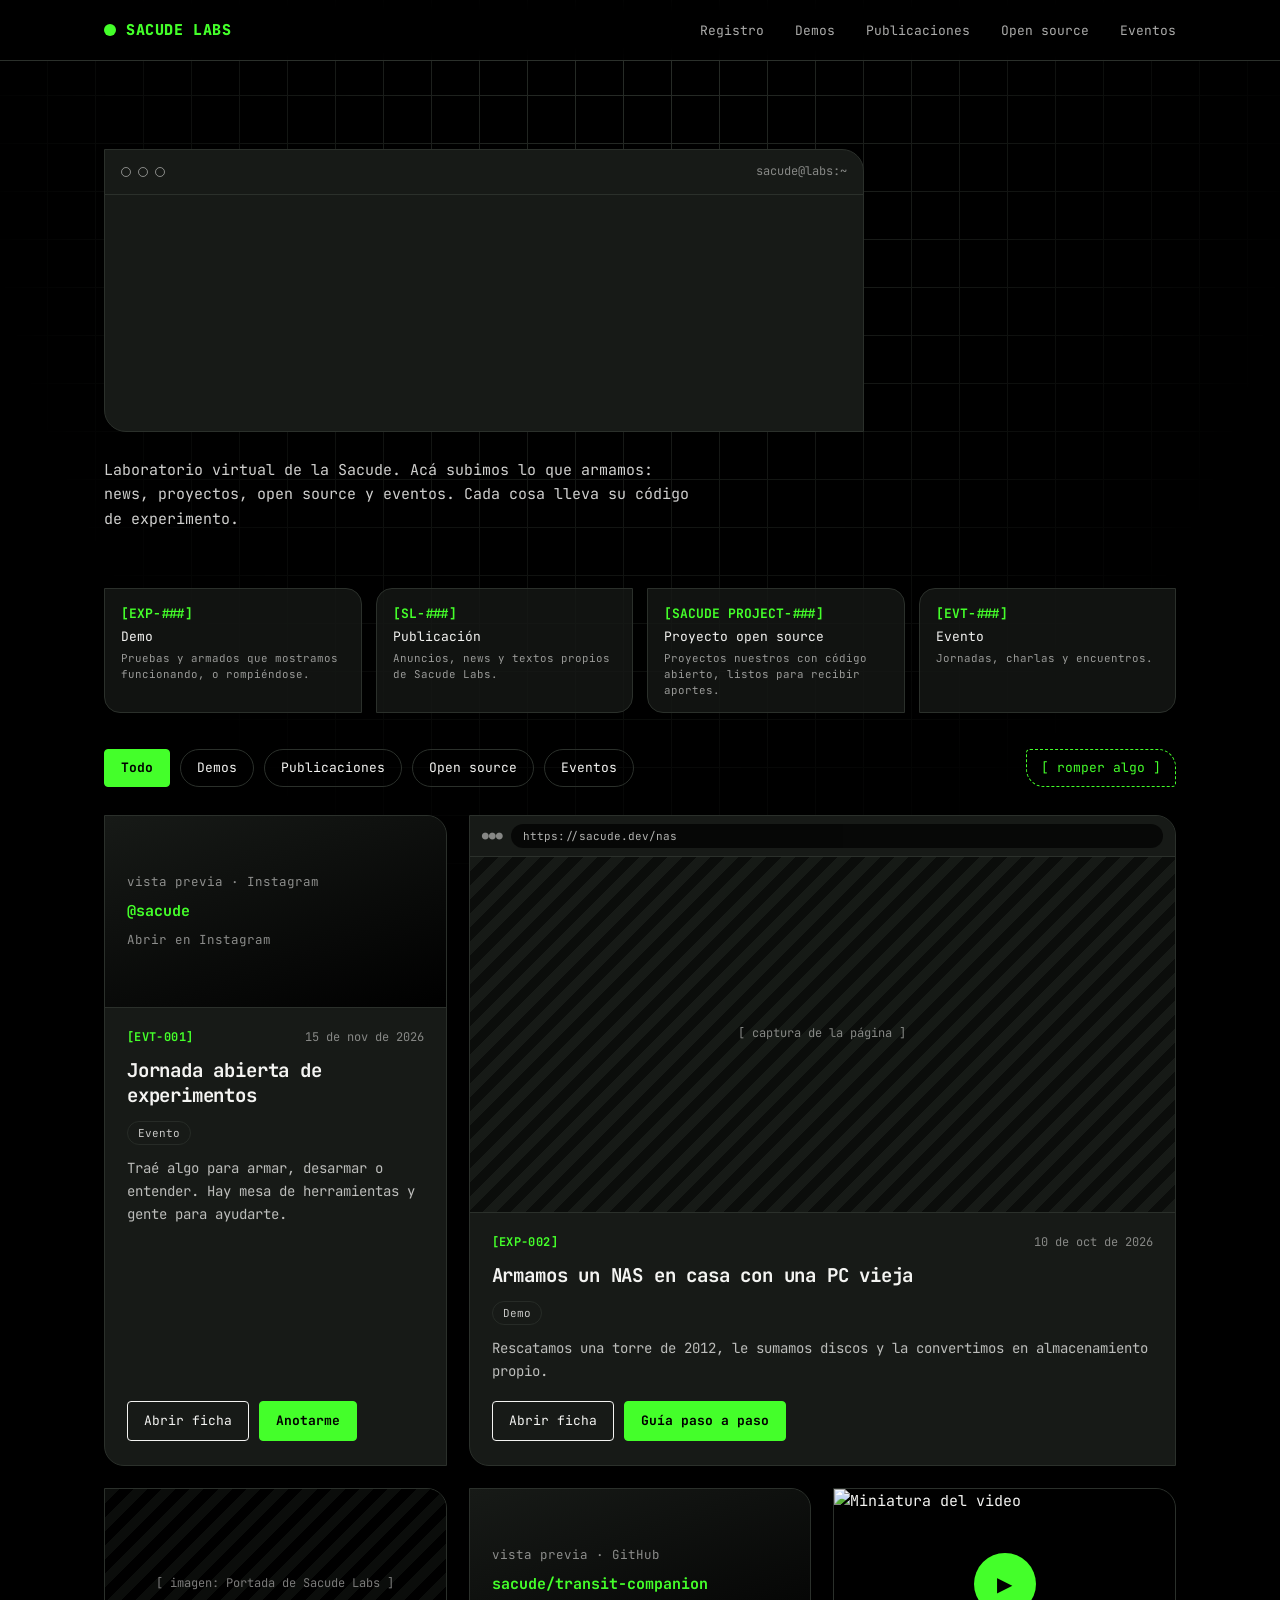
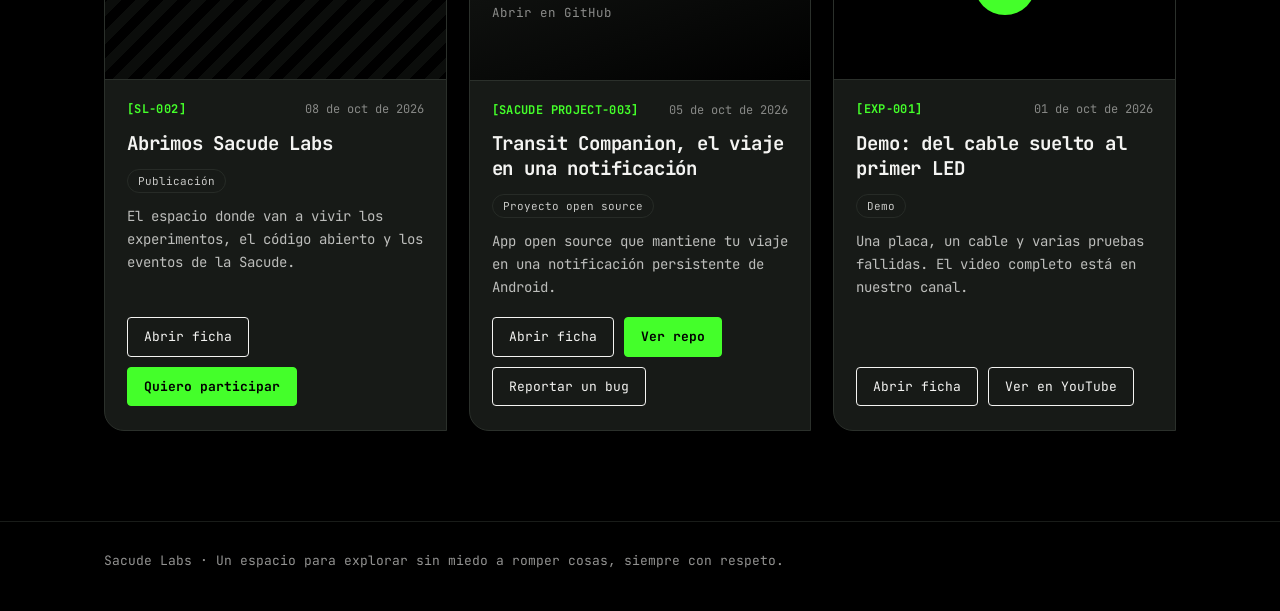
==== index.html @ d2e3436c "Primer subida papi" ====
<!DOCTYPE html>
<html lang="es">
<head>
<meta charset="utf-8">
<meta name="viewport" content="width=device-width, initial-scale=1">
<title>Sacude Labs</title>
<link rel="preconnect" href="https://fonts.googleapis.com">
<link rel="stylesheet" href="https://fonts.googleapis.com/css2?family=JetBrains+Mono:wght@400;500;700;800&display=swap">
<link rel="stylesheet" href="style.css">
</head>
<body>
<header>
  <div class="wrap">
    <!-- Reemplazar por el logo en verde: <img src="logo.svg" height="28" alt="Sacude Labs"> -->
    <a class="logo" href="index.html"><i></i>SACUDE LABS</a>
    <nav>
      <a href="index.html#feed">Registro</a>
      <a href="index.html?f=EXP#feed">Demos</a>
      <a href="index.html?f=SL#feed">Publicaciones</a>
      <a href="index.html?f=SACUDE%20PROJECT#feed">Open source</a>
      <a href="index.html?f=EVT#feed">Eventos</a>
    </nav>
  </div>
</header>

<main class="wrap">
  <section class="hero">
    <div class="term">
      <div class="term-bar"><b></b><b></b><b></b><span>sacude@labs:~</span></div>
      <div class="term-body">
        <p id="cmd"></p>
        <h1 id="titulo"></h1>
        <p id="sub" style="opacity:0;transition:opacity .8s">estado: abierto · método: probar, romper, documentar</p>
      </div>
    </div>
    <p class="lead">Laboratorio virtual de la Sacude. Acá subimos lo que armamos: news, proyectos, open source y eventos. Cada cosa lleva su código de experimento.</p>
  </section>

  <section id="codigos" class="codigos"></section>

  <section id="feed">
    <div class="bar" id="filtros"></div>
    <div class="grid" id="grid"></div>
  </section>
</main>

<footer><div class="wrap">Sacude Labs · Un espacio para explorar sin miedo a romper cosas, siempre con respeto.</div></footer>

<script src="data.js"></script>
<script src="app.js"></script>
<script>
let actual = new URLSearchParams(location.search).get("f") || "all";
if(actual !== "all" && !TIPOS[actual]) actual = "all";

function filtros(){
  const lista = [["all","Todo"], ...Object.entries(TIPOS).map(([k,t]) => [k, t.plural])];
  $("#filtros").innerHTML = lista.map(([k,t]) => `<button class="chip" data-f="${esc(k)}" aria-pressed="${k===actual}">${esc(t)}</button>`).join("")
    + `<button class="romper" id="romper">[ romper algo ]</button>`;
}
function codigos(){
  $("#codigos").innerHTML = Object.entries(TIPOS).map(([k,t]) =>
    `<div class="cod"><b>[${esc(k)}-###]</b><span>${esc(t.nombre)}</span><small>${esc(t.desc)}</small></div>`).join("");
}
function render(){
  const lista = ENTRADAS.filter(e => actual === "all" || prefijo(e.id) === actual);
  $("#grid").innerHTML = lista.length ? lista.map(e => {
    const t = TIPOS[prefijo(e.id)] || { nombre:"Otro" };
    const href = "entrada.html?id=" + encodeURIComponent(e.id);
    return `<article class="card${e.ancho?" wide":""}">
      <div class="media">${media(e.media)}</div>
      <div class="body">
        <div class="meta"><a class="id" href="${href}" style="text-decoration:none">[${esc(e.id)}]</a><span class="date">${fmt(e.fecha)}</span></div>
        <h2><a href="${href}">${esc(e.titulo)}</a></h2>
        <span class="tag">${esc(t.nombre)}</span>
        <p>${esc(e.texto)}</p>
        <div class="links"><a class="btn" href="${href}">Abrir ficha</a>${(e.links||[]).map(l=>`<a class="btn${l.main?" main":""}" href="${esc(l.url)}">${esc(l.t)}</a>`).join("")}</div>
      </div>
    </article>`;
  }).join("") : `<p class="vacio">No hay experimentos de este tipo todavía. Agregá el primero en data.js.</p>`;
}
document.addEventListener("click", ev => {
  const f = ev.target.closest("[data-f]");
  if(f){ actual = f.dataset.f; filtros(); render(); }
});

filtros(); codigos(); render();
</script>
</body>
</html>
---- style.css ----
/* ===== 1. PALETA (solo estos 4 colores) ===== */
:root{
  --negro:#000000;
  --blanco:#F4F4F2;
  --verde:#44FF2A;
  --gris:#171A17;
  --gris-linea:#2B302B;           /* gris oscuro un poco más claro, solo para bordes */
  --font:'JetBrains Mono',ui-monospace,'SF Mono',Consolas,monospace;
  --ease:cubic-bezier(.2,.8,.2,1);
}
*{box-sizing:border-box;margin:0}
html{scroll-behavior:smooth}
body{background:var(--negro);color:var(--blanco);font-family:var(--font);font-size:15px;line-height:1.65;
  background-image:linear-gradient(var(--gris-linea) 1px,transparent 1px),linear-gradient(90deg,var(--gris-linea) 1px,transparent 1px);
  background-size:48px 48px;background-position:-1px -1px;background-attachment:fixed}
body::before{content:"";position:fixed;inset:0;background:radial-gradient(ellipse at 50% 0%,transparent 0,var(--negro) 75%);pointer-events:none}
a{color:inherit}
:focus-visible{outline:2px solid var(--verde);outline-offset:3px}
.wrap{position:relative;max-width:1120px;margin:0 auto;padding:0 24px}

/* ===== 2. HEADER ===== */
header{position:sticky;top:0;z-index:10;background:rgba(0,0,0,.82);backdrop-filter:blur(8px);border-bottom:1px solid var(--gris-linea)}
header .wrap{display:flex;align-items:center;justify-content:space-between;height:60px}
.logo{font-weight:800;letter-spacing:.04em;color:var(--verde);text-decoration:none;display:flex;gap:10px;align-items:center}
.logo i{width:12px;height:12px;background:var(--verde);border-radius:50%;box-shadow:0 0 0 0 var(--verde);animation:pulso 2.4s infinite}
nav a{margin-left:22px;text-decoration:none;font-size:13px;opacity:.7;transition:opacity .25s,color .25s}
nav a:hover{opacity:1;color:var(--verde)}
@keyframes pulso{0%{box-shadow:0 0 0 0 rgba(68,255,42,.6)}70%,100%{box-shadow:0 0 0 12px rgba(68,255,42,0)}}

/* ===== 3. HERO (terminal) ===== */
.hero{padding:88px 0 56px}
.term{background:var(--gris);border:1px solid var(--gris-linea);border-radius:0 22px 0 22px;max-width:760px;overflow:hidden}
.term-bar{display:flex;gap:7px;padding:12px 16px;border-bottom:1px solid var(--gris-linea);align-items:center}
.term-bar b{width:10px;height:10px;border-radius:50%;border:1px solid var(--blanco);opacity:.5}
.term-bar span{margin-left:auto;font-size:12px;opacity:.5}
.term-body{padding:26px 24px 30px;min-height:190px}
.term-body p{color:var(--blanco);opacity:.6;font-size:13px}
h1{font-size:clamp(34px,6.4vw,64px);line-height:1.05;font-weight:800;letter-spacing:-.03em;margin:10px 0 14px;min-height:2.1em}
.cursor{display:inline-block;width:.55em;height:.9em;background:var(--verde);vertical-align:-.1em;animation:blink 1s steps(2) infinite}
@keyframes blink{50%{opacity:0}}
.lead{max-width:600px;margin-top:26px;opacity:.85}

/* ===== 4. FILTROS ===== */
.bar{display:flex;flex-wrap:wrap;gap:10px;align-items:center;margin:36px 0 28px}
.chip{font:inherit;font-size:13px;color:var(--blanco);background:transparent;border:1px solid var(--gris-linea);border-radius:999px;padding:7px 16px;cursor:pointer;transition:all .25s var(--ease)}
.chip:hover{border-color:var(--verde)}
.chip[aria-pressed=true]{background:var(--verde);color:var(--negro);border-color:var(--verde);font-weight:700;border-radius:4px}
.romper{margin-left:auto;font:inherit;font-size:13px;background:none;color:var(--verde);border:1px dashed var(--verde);padding:7px 14px;border-radius:4px 18px 4px 18px;cursor:pointer;transition:transform .3s var(--ease),background .25s}
.romper:hover{background:var(--gris);transform:rotate(-1.5deg)}

/* ===== 5. TARJETAS ===== */
.grid{display:grid;grid-template-columns:repeat(auto-fill,minmax(320px,1fr));gap:22px;padding-bottom:90px}
.card{background:var(--gris);border:1px solid var(--gris-linea);border-radius:0 20px 0 20px;display:flex;flex-direction:column;overflow:hidden;transition:transform .35s var(--ease),border-color .25s}
.card:hover{border-color:var(--verde);transform:translateY(-4px)}
.card.wide{grid-column:span 2}
@media(max-width:700px){.card.wide{grid-column:auto}}
.media{position:relative;aspect-ratio:16/9;background:var(--negro);border-bottom:1px solid var(--gris-linea);overflow:hidden}
.media img,.media iframe,.media video{width:100%;height:100%;object-fit:cover;border:0;display:block}
.ph{width:100%;height:100%;display:grid;place-items:center;font-size:12px;opacity:.5;
  background:repeating-linear-gradient(135deg,var(--gris) 0 10px,var(--negro) 10px 20px)}
.body{padding:20px 22px 24px;display:flex;flex-direction:column;gap:12px;flex:1}
.meta{display:flex;justify-content:space-between;align-items:center;font-size:12px}
.id{color:var(--verde);font-weight:700;letter-spacing:.03em;position:relative}
.card:hover .id{animation:glitch .4s steps(2) 1}
@keyframes glitch{25%{transform:translate(-2px,1px);text-shadow:2px 0 var(--blanco)}75%{transform:translate(2px,-1px);text-shadow:-2px 0 var(--blanco)}}
.date{opacity:.5}
.card h2{font-size:19px;line-height:1.3;letter-spacing:-.01em}
.card p{opacity:.75;font-size:14px}
.tag{align-self:flex-start;font-size:11px;border:1px solid var(--gris-linea);border-radius:999px;padding:2px 10px;opacity:.8}
.links{display:flex;flex-wrap:wrap;gap:10px;margin-top:auto;padding-top:6px}
.btn{font-size:13px;text-decoration:none;padding:8px 16px;border:1px solid var(--blanco);border-radius:4px;transition:all .25s var(--ease)}
.btn:hover{background:var(--verde);border-color:var(--verde);color:var(--negro);border-radius:14px}
.btn.main{background:var(--verde);border-color:var(--verde);color:var(--negro);font-weight:700}
.btn.main:hover{background:var(--blanco);border-color:var(--blanco)}

/* vista previa de página (marco de navegador) */
.browser{height:100%;display:flex;flex-direction:column;background:var(--gris)}
.browser .url{display:flex;gap:8px;align-items:center;padding:8px 12px;border-bottom:1px solid var(--gris-linea);font-size:11px}
.browser .url span{flex:1;background:var(--negro);border-radius:999px;padding:3px 12px;opacity:.7;white-space:nowrap;overflow:hidden;text-overflow:ellipsis}
.browser .shot{flex:1;min-height:0}
/* video: botón de play (carga el iframe recién al hacer click) */
.play{position:absolute;inset:0;display:grid;place-items:center;border:0;background:none;cursor:pointer}
.play::after{content:"▶";width:62px;height:62px;display:grid;place-items:center;background:var(--verde);color:var(--negro);border-radius:50%;font-size:20px;transition:transform .3s var(--ease),border-radius .3s}
.play:hover::after{transform:scale(1.12);border-radius:12px}
/* red social: tarjeta de vista previa liviana */
.social{height:100%;display:flex;flex-direction:column;justify-content:center;gap:6px;padding:22px;background:linear-gradient(160deg,var(--gris),var(--negro))}
.social b{color:var(--verde)}
.social small{opacity:.55}

/* ===== 6. MODO "ROMPER" ===== */
.roto .card:nth-child(odd){transform:rotate(-1.2deg)}
.roto .card:nth-child(even){transform:rotate(1deg) translateY(6px)}
.roto .card{border-radius:20px 0 20px 0;border-style:dashed}
.roto h1{animation:glitch .5s steps(2) 3}
.vacio{grid-column:1/-1;opacity:.6;padding:40px 0}
footer{border-top:1px solid var(--gris-linea);padding:28px 0 40px;font-size:13px;opacity:.6;position:relative;background:var(--negro)}
@media(prefers-reduced-motion:reduce){*,*::before,*::after{animation:none!important;transition:none!important}}

/* ===== 7. CÓDIGOS, FICHAS Y NAVEGACIÓN ===== */
.card h2 a{text-decoration:none;transition:color .25s}
.card h2 a:hover{color:var(--verde)}
.codigos{display:grid;grid-template-columns:repeat(auto-fit,minmax(230px,1fr));gap:14px}
.cod{border:1px solid var(--gris-linea);padding:14px 16px;display:flex;flex-direction:column;gap:2px;font-size:13px;background:rgba(23,26,23,.75)}
.cod:nth-child(odd){border-radius:0 16px 0 16px}
.cod:nth-child(even){border-radius:16px 0 16px 0}
.cod b{color:var(--verde)}
.cod small{opacity:.6;line-height:1.5}
.volver{display:inline-block;margin:40px 0 24px;font-size:13px;text-decoration:none;opacity:.7;transition:all .25s}
.volver:hover{opacity:1;color:var(--verde);transform:translateX(-4px)}
.ficha{max-width:820px;display:flex;flex-direction:column;gap:18px}
.ficha h1{font-size:clamp(28px,4.6vw,46px);min-height:0;margin:0}
.ficha .id{font-size:clamp(18px,3vw,26px)}
.ficha .media{border:1px solid var(--gris-linea);border-radius:0 24px 0 24px}
.cuerpo{display:flex;flex-direction:column;gap:14px;max-width:640px;font-size:16px;opacity:.88}
.pager{display:grid;grid-template-columns:1fr 1fr;gap:16px;max-width:820px;padding:50px 0 90px}
.pager a{display:flex;flex-direction:column;gap:4px;border:1px solid var(--gris-linea);padding:16px 18px;text-decoration:none;background:var(--gris);border-radius:0 16px 0 16px;transition:all .3s var(--ease)}
.pager a:hover{border-color:var(--verde);transform:translateY(-3px)}
.pager a:last-child{text-align:right;border-radius:16px 0 16px 0}
.pager small{opacity:.55}
.pager b{color:var(--verde)}
@media(max-width:640px){header nav{display:none}.pager{grid-template-columns:1fr}}
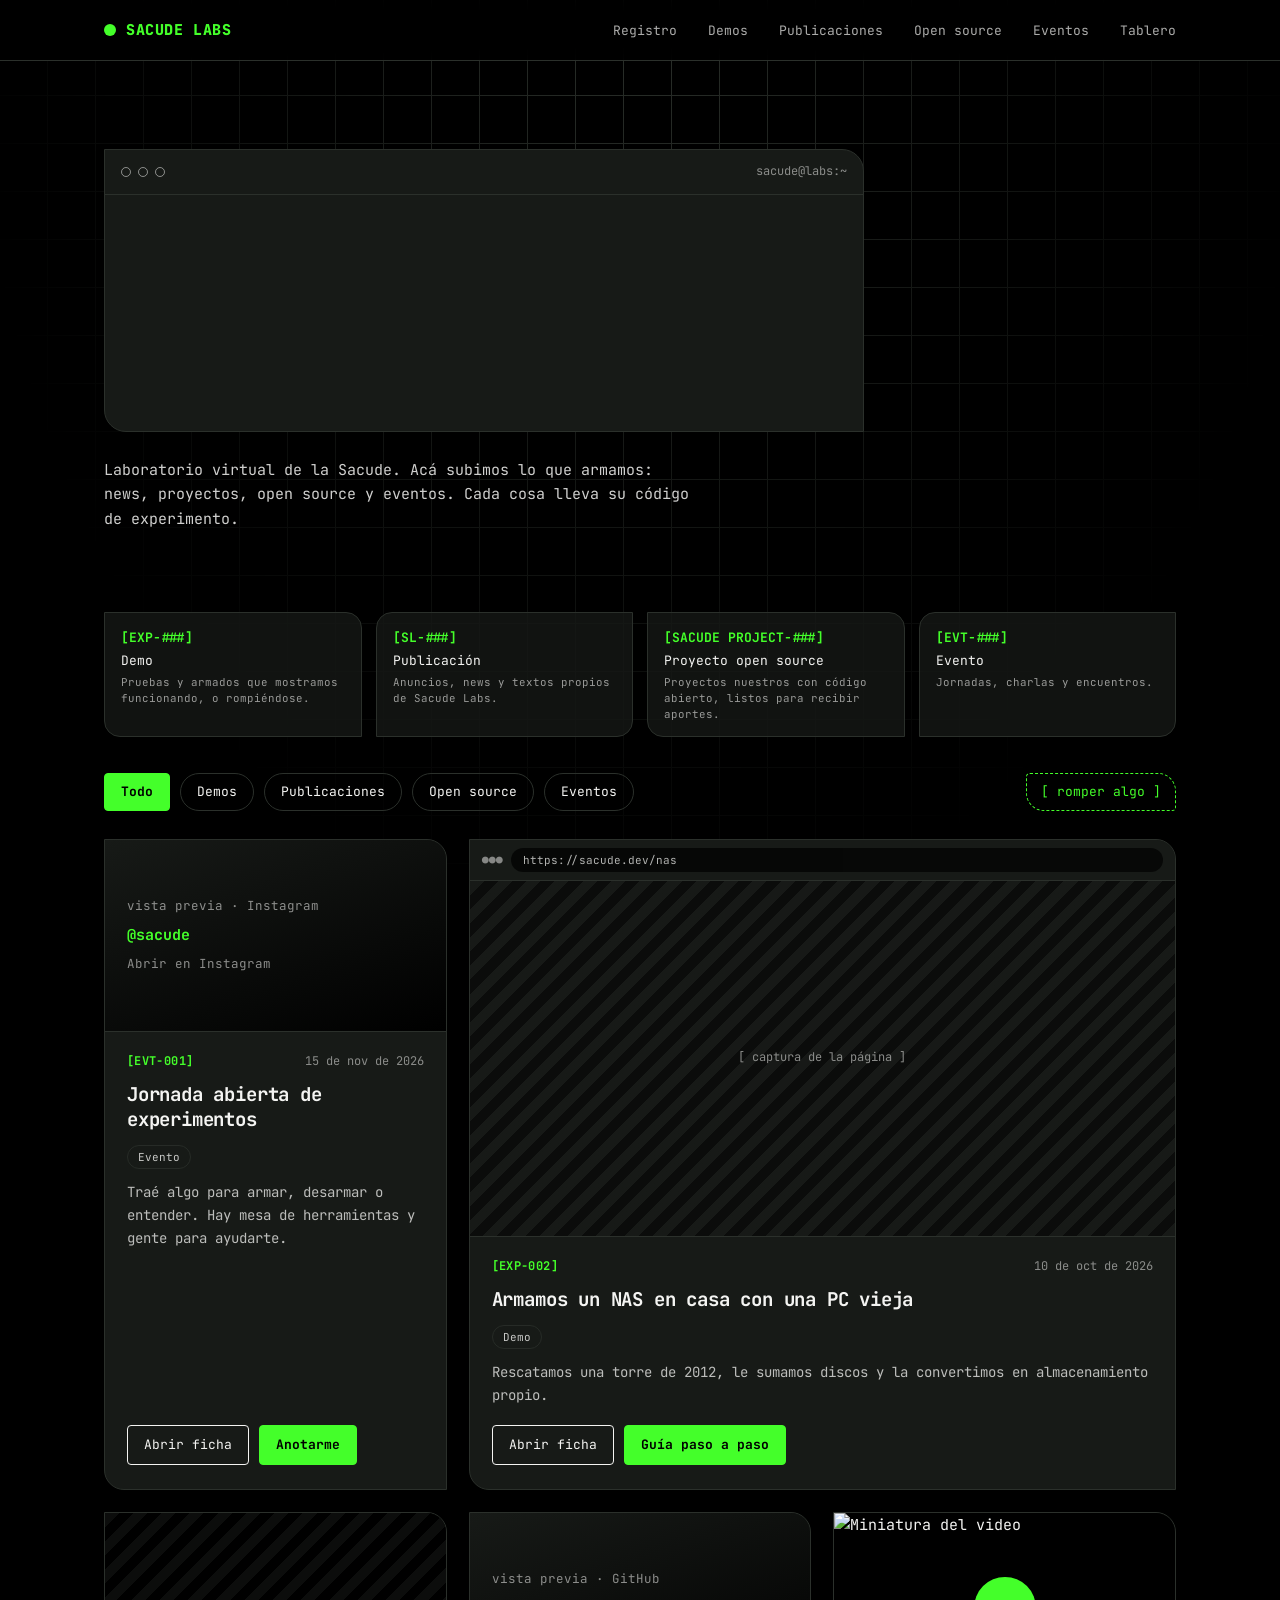
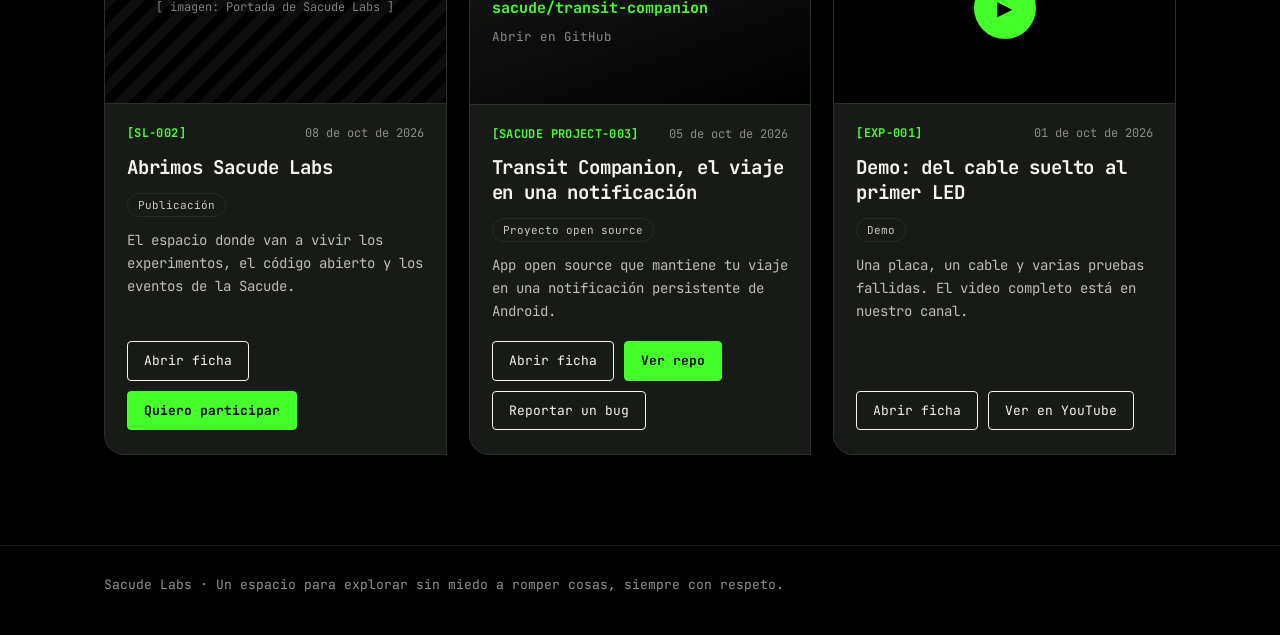
==== commit 07ad892f: "nashe" ====
--- a/index.html
+++ b/index.html
@@ -9,21 +9,23 @@
 <link rel="stylesheet" href="style.css">
 </head>
 <body>
+<a class="skip" href="#feed">Saltar al contenido</a>
 <header>
   <div class="wrap">
     <!-- Reemplazar por el logo en verde: <img src="logo.svg" height="28" alt="Sacude Labs"> -->
     <a class="logo" href="index.html"><i></i>SACUDE LABS</a>
-    <nav>
+    <nav aria-label="Principal">
       <a href="index.html#feed">Registro</a>
       <a href="index.html?f=EXP#feed">Demos</a>
       <a href="index.html?f=SL#feed">Publicaciones</a>
       <a href="index.html?f=SACUDE%20PROJECT#feed">Open source</a>
       <a href="index.html?f=EVT#feed">Eventos</a>
+      <a href="tablero.html">Tablero</a>
     </nav>
   </div>
 </header>
 
-<main class="wrap">
+<main class="wrap" id="main">
   <section class="hero">
     <div class="term">
       <div class="term-bar"><b></b><b></b><b></b><span>sacude@labs:~</span></div>
@@ -34,6 +36,7 @@
       </div>
     </div>
     <p class="lead">Laboratorio virtual de la Sacude. Acá subimos lo que armamos: news, proyectos, open source y eventos. Cada cosa lleva su código de experimento.</p>
+    <p class="contador" id="contador"></p>
   </section>
 
   <section id="codigos" class="codigos"></section>
@@ -55,7 +58,7 @@
 function filtros(){
   const lista = [["all","Todo"], ...Object.entries(TIPOS).map(([k,t]) => [k, t.plural])];
   $("#filtros").innerHTML = lista.map(([k,t]) => `<button class="chip" data-f="${esc(k)}" aria-pressed="${k===actual}">${esc(t)}</button>`).join("")
-    + `<button class="romper" id="romper">[ romper algo ]</button>`;
+    + `<button class="romper" id="romper" aria-pressed="${document.body.classList.contains("roto")}">${document.body.classList.contains("roto") ? "[ arreglar todo ]" : "[ romper algo ]"}</button>`;
 }
 function codigos(){
   $("#codigos").innerHTML = Object.entries(TIPOS).map(([k,t]) =>
@@ -84,6 +87,16 @@
 });
 
 filtros(); codigos(); render();
+
+/* contador del hero: cuenta las entradas de ENTRADAS (se actualiza solo) */
+(function(){
+  const total = ENTRADAS.length, el = $("#contador");
+  const desglose = Object.entries(TIPOS).map(([k,t]) => [t.plural.toLowerCase(), ENTRADAS.filter(e => prefijo(e.id)===k).length]).filter(x => x[1]).map(([n,c]) => c + " " + n).join(" · ");
+  const pintar = n => el.innerHTML = `<b>${String(n).padStart(3,"0")}</b>experimentos publicados<small>${desglose}</small>`;
+  if(reducido || total < 2){ pintar(total); return; }
+  let n = 0; const paso = Math.max(1, Math.ceil(total/20));
+  const t = setInterval(() => { n = Math.min(total, n+paso); pintar(n); if(n >= total) clearInterval(t); }, 45);
+})();
 </script>
 </body>
 </html>
--- a/style.css
+++ b/style.css
@@ -31,8 +31,8 @@
 .hero{padding:88px 0 56px}
 .term{background:var(--gris);border:1px solid var(--gris-linea);border-radius:0 22px 0 22px;max-width:760px;overflow:hidden}
 .term-bar{display:flex;gap:7px;padding:12px 16px;border-bottom:1px solid var(--gris-linea);align-items:center}
-.term-bar b{width:10px;height:10px;border-radius:50%;border:1px solid var(--blanco);opacity:.5}
-.term-bar span{margin-left:auto;font-size:12px;opacity:.5}
+.term-bar b{width:10px;height:10px;border-radius:50%;border:1px solid var(--blanco);opacity:.52}
+.term-bar span{margin-left:auto;font-size:12px;opacity:.52}
 .term-body{padding:26px 24px 30px;min-height:190px}
 .term-body p{color:var(--blanco);opacity:.6;font-size:13px}
 h1{font-size:clamp(34px,6.4vw,64px);line-height:1.05;font-weight:800;letter-spacing:-.03em;margin:10px 0 14px;min-height:2.1em}
@@ -56,14 +56,14 @@
 @media(max-width:700px){.card.wide{grid-column:auto}}
 .media{position:relative;aspect-ratio:16/9;background:var(--negro);border-bottom:1px solid var(--gris-linea);overflow:hidden}
 .media img,.media iframe,.media video{width:100%;height:100%;object-fit:cover;border:0;display:block}
-.ph{width:100%;height:100%;display:grid;place-items:center;font-size:12px;opacity:.5;
+.ph{width:100%;height:100%;display:grid;place-items:center;font-size:12px;opacity:.52;
   background:repeating-linear-gradient(135deg,var(--gris) 0 10px,var(--negro) 10px 20px)}
 .body{padding:20px 22px 24px;display:flex;flex-direction:column;gap:12px;flex:1}
 .meta{display:flex;justify-content:space-between;align-items:center;font-size:12px}
 .id{color:var(--verde);font-weight:700;letter-spacing:.03em;position:relative}
 .card:hover .id{animation:glitch .4s steps(2) 1}
 @keyframes glitch{25%{transform:translate(-2px,1px);text-shadow:2px 0 var(--blanco)}75%{transform:translate(2px,-1px);text-shadow:-2px 0 var(--blanco)}}
-.date{opacity:.5}
+.date{opacity:.52}
 .card h2{font-size:19px;line-height:1.3;letter-spacing:-.01em}
 .card p{opacity:.75;font-size:14px}
 .tag{align-self:flex-start;font-size:11px;border:1px solid var(--gris-linea);border-radius:999px;padding:2px 10px;opacity:.8}
@@ -119,3 +119,34 @@
 .pager small{opacity:.55}
 .pager b{color:var(--verde)}
 @media(max-width:640px){header nav{display:none}.pager{grid-template-columns:1fr}}
+
+/* ===== 8. ACCESIBILIDAD, TABLERO, EXTRAS ===== */
+.skip{position:absolute;left:12px;top:-60px;z-index:40;background:var(--verde);color:var(--negro);padding:8px 14px;border-radius:4px 14px 4px 14px;font-weight:700;text-decoration:none}
+.skip:focus{top:12px}
+.toast{position:fixed;left:50%;bottom:28px;transform:translate(-50%,20px);background:var(--verde);color:var(--negro);padding:10px 18px;border-radius:4px 16px 4px 16px;font-weight:700;font-size:13px;opacity:0;transition:all .35s var(--ease);z-index:30;pointer-events:none}
+.toast.on{opacity:1;transform:translate(-50%,0)}
+.contador{margin-top:24px;font-size:14px}
+.contador b{color:var(--verde);font-size:clamp(34px,5vw,48px);font-weight:800;line-height:1;font-variant-numeric:tabular-nums;margin-right:8px}
+.contador small{display:block;margin-top:6px;font-size:12px;opacity:.78}
+.sub-hero{padding:72px 0 30px}
+.sub-hero h1{min-height:0;font-size:clamp(30px,5vw,52px);margin:8px 0 14px}
+.sub-hero p{max-width:640px;opacity:.88}
+.tablero{display:grid;grid-template-columns:repeat(4,minmax(0,1fr));gap:18px;padding:10px 0 90px;align-items:start}
+.col{border:1px dashed var(--gris-linea);padding:16px;display:flex;flex-direction:column;gap:14px;background:rgba(23,26,23,.55)}
+.col:nth-child(odd){border-radius:0 20px 0 20px}
+.col:nth-child(even){border-radius:20px 0 20px 0}
+.col h2{font-size:15px;display:flex;align-items:center;gap:10px}
+.col .n{margin-left:auto;font-size:12px;border:1px solid var(--gris-linea);border-radius:999px;padding:0 9px}
+.col-d{font-size:12px;opacity:.78;margin-top:-6px}
+.dot{width:10px;height:10px;border-radius:50%;border:2px solid var(--verde);flex:none}
+.dot.proceso{background:var(--verde);animation:pulso 2.4s infinite}
+.dot.proximamente{border-color:var(--blanco)}
+.dot.publicado{background:var(--blanco);border-color:var(--blanco)}
+.idea-card .body{padding:16px 16px 18px;gap:10px}
+.idea-card h3{font-size:15px;line-height:1.35}
+.idea-card p{font-size:13px}
+.tags{display:flex;flex-wrap:wrap;gap:6px}
+.autor{font-size:12px;opacity:.78}
+.vacio-col{font-size:13px;opacity:.78;padding:6px 2px}
+@media(max-width:1000px){.tablero{grid-template-columns:repeat(2,minmax(0,1fr))}}
+@media(max-width:640px){.tablero{grid-template-columns:1fr}}
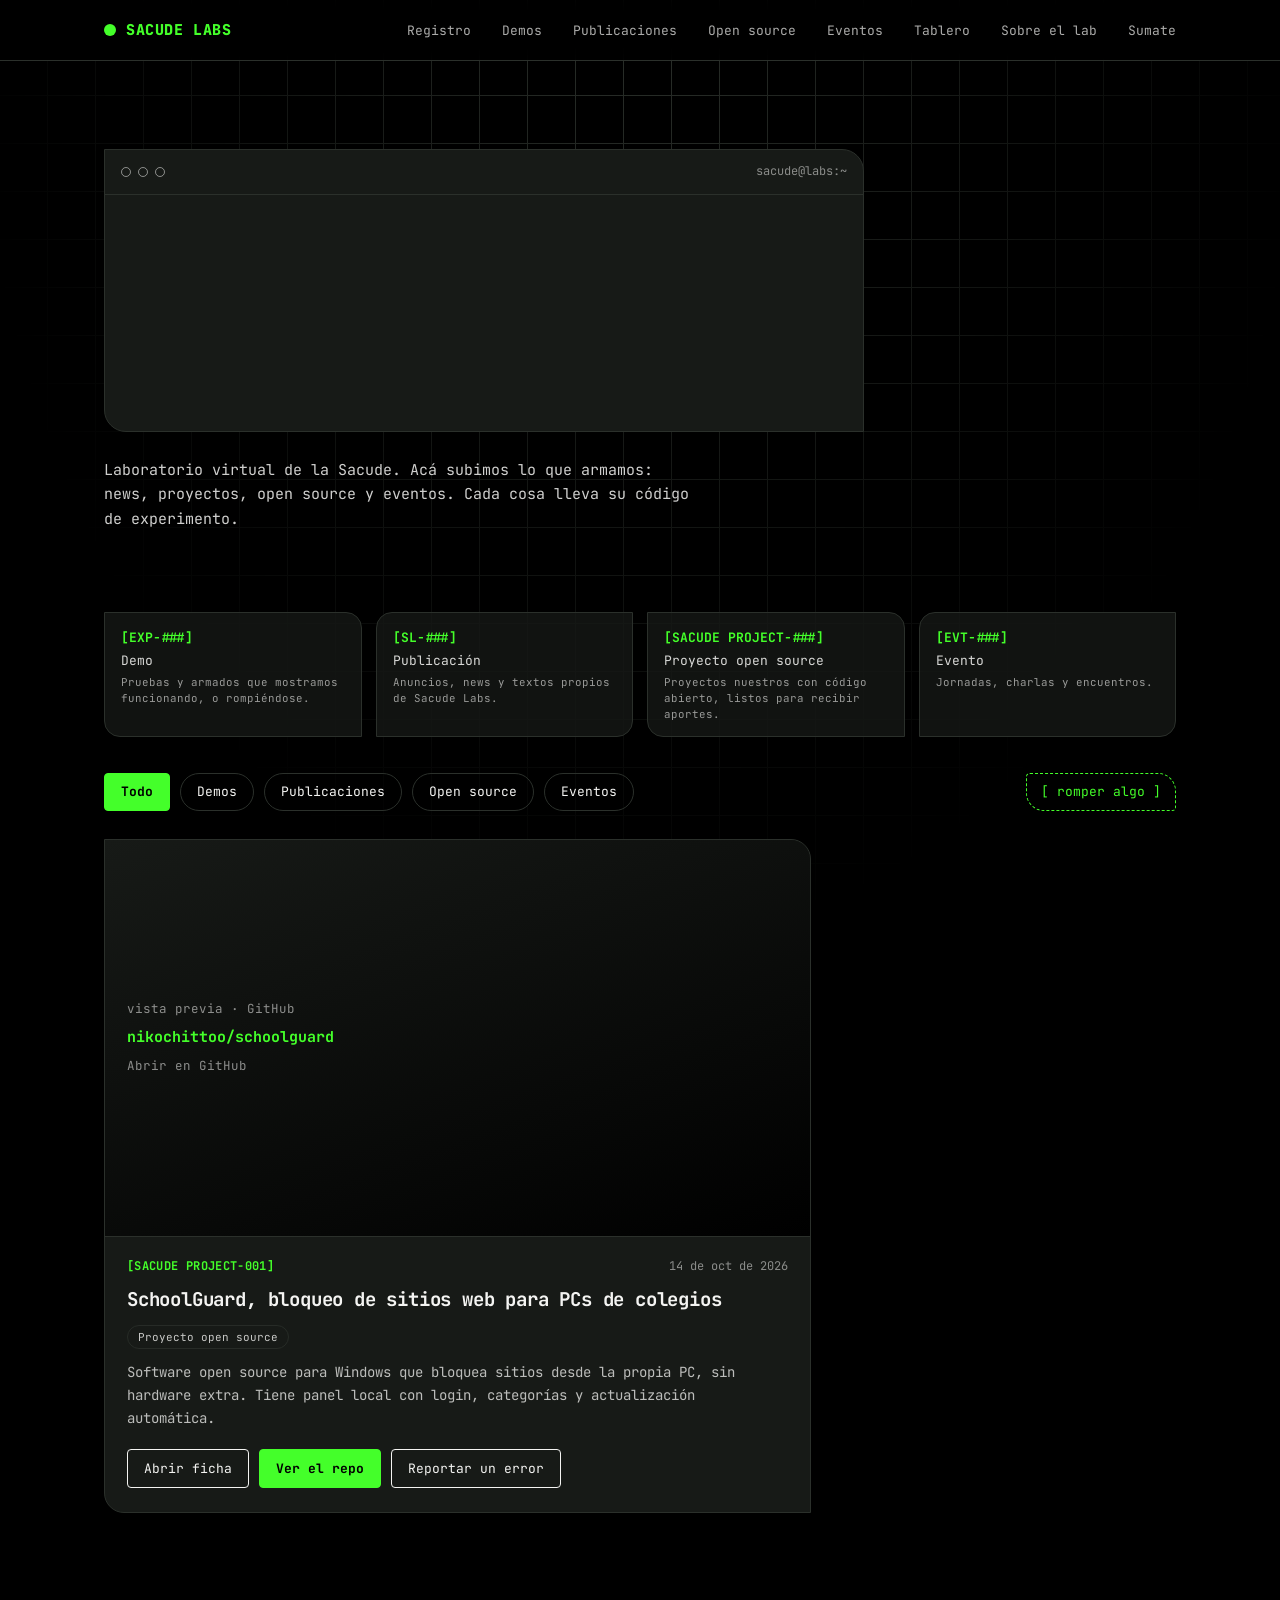
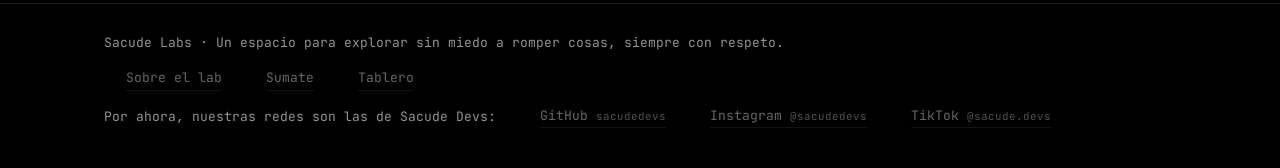
==== commit 8ba41367: "en mi prima" ====
--- a/index.html
+++ b/index.html
@@ -21,6 +21,8 @@
       <a href="index.html?f=SACUDE%20PROJECT#feed">Open source</a>
       <a href="index.html?f=EVT#feed">Eventos</a>
       <a href="tablero.html">Tablero</a>
+      <a href="sobre.html">Sobre el lab</a>
+      <a href="sumate.html">Sumate</a>
     </nav>
   </div>
 </header>
@@ -79,7 +81,7 @@
         <div class="links"><a class="btn" href="${href}">Abrir ficha</a>${(e.links||[]).map(l=>`<a class="btn${l.main?" main":""}" href="${esc(l.url)}">${esc(l.t)}</a>`).join("")}</div>
       </div>
     </article>`;
-  }).join("") : `<p class="vacio">No hay experimentos de este tipo todavía. Agregá el primero en data.js.</p>`;
+  }).join("") : `<p class="vacio">Todavía no hay experimentos de este tipo. Pronto vas a encontrar algo por acá.</p>`;
 }
 document.addEventListener("click", ev => {
   const f = ev.target.closest("[data-f]");
--- a/style.css
+++ b/style.css
@@ -150,3 +150,52 @@
 .vacio-col{font-size:13px;opacity:.78;padding:6px 2px}
 @media(max-width:1000px){.tablero{grid-template-columns:repeat(2,minmax(0,1fr))}}
 @media(max-width:640px){.tablero{grid-template-columns:1fr}}
+
+.redes{display:flex;flex-wrap:wrap;gap:10px 22px;align-items:center;margin-top:14px}
+.redes a{text-decoration:none;color:var(--blanco);border-bottom:1px solid var(--gris-linea);padding-bottom:1px;transition:color .25s,border-color .25s}
+.redes a:hover{color:var(--verde);border-color:var(--verde)}
+.redes small{opacity:.78}
+
+.bloque{padding:34px 0;border-top:1px solid var(--gris-linea)}
+.bloque h2{font-size:clamp(20px,3vw,26px);margin-bottom:12px;letter-spacing:-.01em}
+.bloque>p{max-width:640px;opacity:.88;margin-bottom:20px}
+.cod span{font-size:13px;opacity:.88}
+.pasos{list-style:none;counter-reset:p;display:grid;gap:14px;max-width:640px;padding:0}
+.pasos li{counter-increment:p;display:flex;gap:16px}
+.pasos li::before{content:"0" counter(p);color:var(--verde);font-weight:800}
+.pasos a{color:var(--verde)}
+@media(max-width:1000px){header nav a{margin-left:14px;font-size:12px}}
+
+/* ===== 9. GENERADOR DE PLANTILLAS ===== */
+.gen{display:grid;grid-template-columns:minmax(260px,340px) minmax(0,1fr);gap:32px;padding:10px 0 90px;align-items:start}
+.gen-form{display:flex;flex-direction:column;gap:18px;position:sticky;top:84px}
+.gen-form label{font-size:12px;display:block;margin-bottom:6px}
+.gen-form input[type=text],.gen-form textarea{font:inherit;font-size:14px;width:100%;background:var(--gris);color:var(--blanco);border:1px solid var(--gris-linea);border-radius:0 12px 0 12px;padding:10px 12px;resize:vertical}
+.gen-form input[type=text]:focus-visible,.gen-form textarea:focus-visible{border-color:var(--verde)}
+.gen-form input[type=file]{font:inherit;font-size:12px;color:var(--blanco);width:100%}
+.gen-form .chk{display:flex;gap:10px;align-items:center}
+.gen-form .chk label{margin:0}
+.gen-form input[type=checkbox]{accent-color:var(--verde);width:18px;height:18px;flex:none}
+.gen-prev{display:flex;flex-direction:column;gap:34px}
+.gen-prev figure{display:flex;flex-direction:column;gap:10px;margin:0;align-items:flex-start}
+.gen-prev figcaption{font-size:12px;opacity:.78}
+.gen-prev canvas{width:100%;max-width:560px;height:auto;border:1px solid var(--gris-linea);border-radius:0 20px 0 20px;background:var(--negro)}
+.gen-prev button{font:inherit;font-size:13px;cursor:pointer}
+@media(max-width:900px){.gen{grid-template-columns:1fr}.gen-form{position:static}}
+
+/* ===== 10. MODO LECTURA ===== */
+.lec-bar{display:flex;flex-wrap:wrap;align-items:center;gap:12px}
+.tiempo{font-size:12px;opacity:.78}
+.lec-tools{margin-left:auto;display:flex;gap:8px}
+.lec-tools .btn{background:transparent;color:var(--blanco);font:inherit;font-size:12px;padding:6px 12px;cursor:pointer}
+.lec-tools .btn:hover{color:var(--negro)}
+.lec-size{display:none}
+.lec-prog{position:fixed;top:0;left:0;right:0;height:3px;background:var(--verde);transform:scaleX(0);transform-origin:0 50%;z-index:50;pointer-events:none}
+.lectura{background-image:none}
+.lectura::before{display:none}
+.lectura header,.lectura footer,.lectura .volver,.lectura .pager{display:none}
+.lectura .ficha{margin:0 auto;max-width:720px;padding-top:70px;padding-bottom:90px}
+.lectura .ficha h1{font-size:clamp(30px,5vw,44px)}
+.lectura .cuerpo{max-width:none;font-size:var(--lec,19px);line-height:1.85;opacity:1}
+.lectura .lec-tools{position:fixed;top:14px;right:14px;z-index:40;background:var(--negro);border:1px solid var(--gris-linea);padding:6px;border-radius:0 14px 0 14px}
+.lectura .lec-size{display:inline-block}
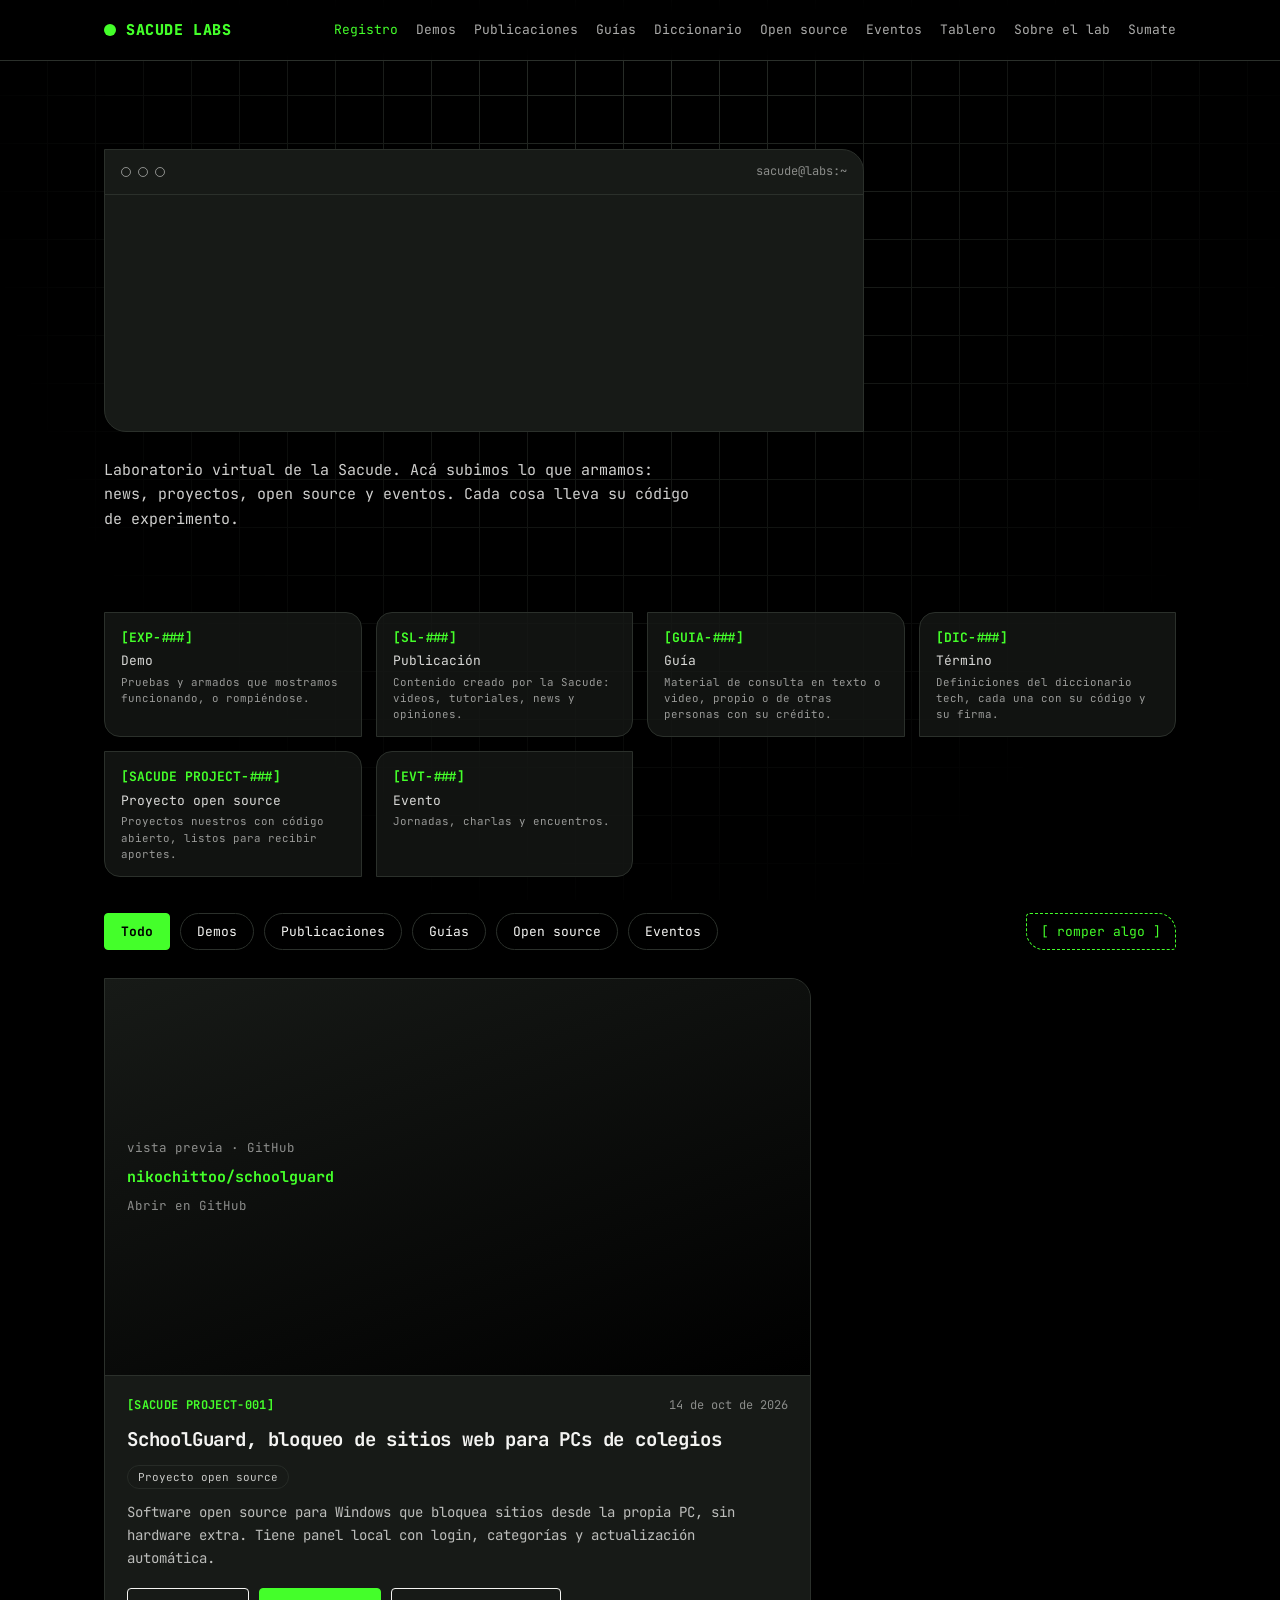
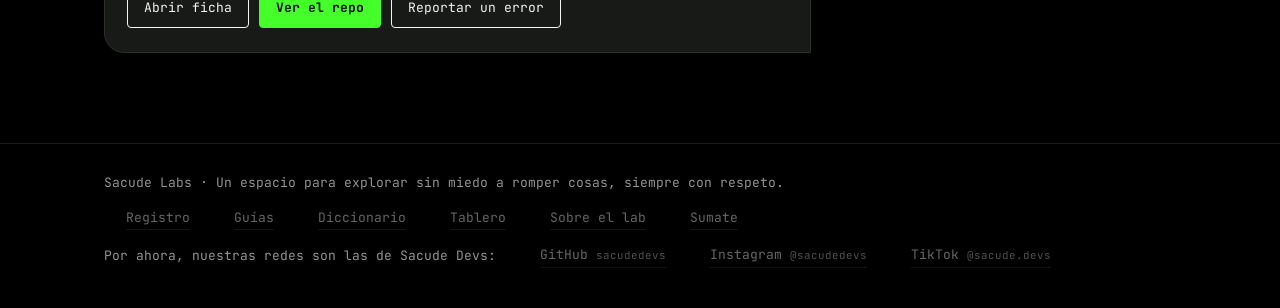
==== commit ea3a8fba: "dic and guia" ====
--- a/index.html
+++ b/index.html
@@ -18,6 +18,8 @@
       <a href="index.html#feed">Registro</a>
       <a href="index.html?f=EXP#feed">Demos</a>
       <a href="index.html?f=SL#feed">Publicaciones</a>
+      <a href="index.html?f=GUIA#feed">Guías</a>
+      <a href="diccionario.html">Diccionario</a>
       <a href="index.html?f=SACUDE%20PROJECT#feed">Open source</a>
       <a href="index.html?f=EVT#feed">Eventos</a>
       <a href="tablero.html">Tablero</a>
@@ -55,12 +57,21 @@
 <script src="app.js"></script>
 <script>
 let actual = new URLSearchParams(location.search).get("f") || "all";
-if(actual !== "all" && !TIPOS[actual]) actual = "all";
+if(actual !== "all" && (!TIPOS[actual] || TIPOS[actual].filtro === false)) actual = "all";
 
 function filtros(){
-  const lista = [["all","Todo"], ...Object.entries(TIPOS).map(([k,t]) => [k, t.plural])];
-  $("#filtros").innerHTML = lista.map(([k,t]) => `<button class="chip" data-f="${esc(k)}" aria-pressed="${k===actual}">${esc(t)}</button>`).join("")
-    + `<button class="romper" id="romper" aria-pressed="${document.body.classList.contains("roto")}">${document.body.classList.contains("roto") ? "[ arreglar todo ]" : "[ romper algo ]"}</button>`;
+  const roto = document.body.classList.contains("roto");
+  let izq;
+  if(actual === "all"){
+    // En Registro: botones de filtro
+    const lista = [["all","Todo"], ...Object.entries(TIPOS).filter(([k,t]) => t.filtro !== false).map(([k,t]) => [k, t.plural])];
+    izq = lista.map(([k,t]) => `<button class="chip" data-f="${esc(k)}" aria-pressed="${k===actual}">${esc(t)}</button>`).join("");
+  } else {
+    // Dentro de un tipo: sin botones (el menú de arriba ya navega); solo el título de la sección
+    const t = TIPOS[actual];
+    izq = `<div class="seccion"><span class="id">[${esc(actual)}-###]</span><h2>${esc(t.plural)}</h2><p>${esc(t.desc)}</p><a href="index.html#feed" data-f="all">← ver todo el registro</a></div>`;
+  }
+  $("#filtros").innerHTML = izq + `<button class="romper" id="romper" aria-pressed="${roto}">${roto ? "[ arreglar todo ]" : "[ romper algo ]"}</button>`;
 }
 function codigos(){
   $("#codigos").innerHTML = Object.entries(TIPOS).map(([k,t]) =>
@@ -78,6 +89,7 @@
         <h2><a href="${href}">${esc(e.titulo)}</a></h2>
         <span class="tag">${esc(t.nombre)}</span>
         <p>${esc(e.texto)}</p>
+        ${credito(e)}
         <div class="links"><a class="btn" href="${href}">Abrir ficha</a>${(e.links||[]).map(l=>`<a class="btn${l.main?" main":""}" href="${esc(l.url)}">${esc(l.t)}</a>`).join("")}</div>
       </div>
     </article>`;
@@ -85,7 +97,12 @@
 }
 document.addEventListener("click", ev => {
   const f = ev.target.closest("[data-f]");
-  if(f){ actual = f.dataset.f; filtros(); render(); }
+  if(!f) return;
+  ev.preventDefault();
+  actual = f.dataset.f; filtros(); render(); marcarNav(actual);
+  try{ history.replaceState(null, "", actual === "all" ? location.pathname : "?f=" + encodeURIComponent(actual)); }catch(_){}
+  const foco = $("#filtros h2") || $("#filtros .chip");   // el botón que tocaste desaparece: llevamos el foco al título
+  if(foco){ if(foco.tagName === "H2") foco.tabIndex = -1; foco.focus(); }
 });
 
 filtros(); codigos(); render();
--- a/style.css
+++ b/style.css
@@ -118,7 +118,7 @@
 .pager a:last-child{text-align:right;border-radius:16px 0 16px 0}
 .pager small{opacity:.55}
 .pager b{color:var(--verde)}
-@media(max-width:640px){header nav{display:none}.pager{grid-template-columns:1fr}}
+@media(max-width:640px){.pager{grid-template-columns:1fr}}
 
 /* ===== 8. ACCESIBILIDAD, TABLERO, EXTRAS ===== */
 .skip{position:absolute;left:12px;top:-60px;z-index:40;background:var(--verde);color:var(--negro);padding:8px 14px;border-radius:4px 14px 4px 14px;font-weight:700;text-decoration:none}
@@ -164,7 +164,6 @@
 .pasos li{counter-increment:p;display:flex;gap:16px}
 .pasos li::before{content:"0" counter(p);color:var(--verde);font-weight:800}
 .pasos a{color:var(--verde)}
-@media(max-width:1000px){header nav a{margin-left:14px;font-size:12px}}
 
 /* ===== 9. GENERADOR DE PLANTILLAS ===== */
 .gen{display:grid;grid-template-columns:minmax(260px,340px) minmax(0,1fr);gap:32px;padding:10px 0 90px;align-items:start}
@@ -199,3 +198,61 @@
 .lectura .cuerpo{max-width:none;font-size:var(--lec,19px);line-height:1.85;opacity:1}
 .lectura .lec-tools{position:fixed;top:14px;right:14px;z-index:40;background:var(--negro);border:1px solid var(--gris-linea);padding:6px;border-radius:0 14px 0 14px}
 .lectura .lec-size{display:inline-block}
+
+/* ===== 11. GUÍAS: BLOQUES DE CÓDIGO Y FIRMA ===== */
+.cuerpo-h{font-size:20px;margin-top:12px;letter-spacing:-.01em}
+.cuerpo-lista{padding-left:22px;display:flex;flex-direction:column;gap:6px}
+.codebloque{position:relative;background:var(--negro);border:1px solid var(--gris-linea);border-radius:0 14px 0 14px}
+.code-t{display:block;font-size:12px;opacity:.78;padding:10px 90px 0 16px}
+.codebloque pre{margin:0;padding:14px 16px;overflow-x:auto;font-size:14px;line-height:1.6;color:var(--verde);white-space:pre}
+.code-copiar{position:absolute;top:8px;right:8px;font:inherit;font-size:12px;padding:4px 10px;cursor:pointer;background:transparent;color:var(--blanco)}
+.code-copiar:hover{color:var(--negro)}
+.firma{display:block;font-size:12px;opacity:.9}
+.firma a{color:var(--verde);text-decoration:none;border-bottom:1px solid var(--gris-linea);transition:border-color .25s}
+.firma a:hover{border-color:var(--verde)}
+.ficha .firma{font-size:15px;margin-top:6px}
+
+/* ===== 12. NAVEGACIÓN ACTIVA, SECCIÓN Y DICCIONARIO ===== */
+header nav a[aria-current="page"]{color:var(--verde);opacity:1}
+.seccion{display:flex;flex-direction:column;gap:4px;max-width:620px}
+.seccion h2{font-size:clamp(22px,3.4vw,30px);letter-spacing:-.01em;outline:none}
+.seccion p{opacity:.88;font-size:14px}
+.seccion a{font-size:13px;color:var(--verde);text-decoration:none;border-bottom:1px solid var(--gris-linea);align-self:flex-start;transition:border-color .25s}
+.seccion a:hover{border-color:var(--verde)}
+.sr{position:absolute;width:1px;height:1px;overflow:hidden;clip:rect(0 0 0 0);white-space:nowrap}
+.dic-buscar{display:flex;flex-wrap:wrap;gap:12px 18px;align-items:center;margin:8px 0 18px}
+.dic-buscar input{font:inherit;font-size:15px;width:min(420px,100%);background:var(--gris);color:var(--blanco);border:1px solid var(--gris-linea);border-radius:0 14px 0 14px;padding:11px 14px}
+.dic-buscar input:focus-visible{border-color:var(--verde)}
+#dic-cuenta{font-size:12px;opacity:.78}
+.letras{display:flex;flex-wrap:wrap;gap:8px}
+.letras a{min-width:34px;text-align:center;text-decoration:none;border:1px solid var(--gris-linea);padding:4px 8px;font-size:13px;transition:all .25s var(--ease)}
+.letras a:nth-child(odd){border-radius:0 10px 0 10px}
+.letras a:nth-child(even){border-radius:10px 0 10px 0}
+.letras a:hover{background:var(--verde);color:var(--negro);border-color:var(--verde)}
+.letra-h{font-size:clamp(34px,5vw,48px);color:var(--verde);font-weight:800;line-height:1;margin:34px 0 16px;padding-bottom:10px;border-bottom:1px solid var(--gris-linea);scroll-margin-top:84px}
+.terminos{display:grid;grid-template-columns:repeat(auto-fill,minmax(320px,1fr));gap:18px}
+.termino{background:var(--gris);border:1px solid var(--gris-linea);border-radius:0 18px 0 18px;padding:18px 20px 20px;display:flex;flex-direction:column;gap:8px;scroll-margin-top:84px;transition:border-color .25s}
+.termino:nth-child(even){border-radius:18px 0 18px 0}
+.termino:target,.termino:hover{border-color:var(--verde)}
+.termino h3{font-size:19px;letter-spacing:-.01em}
+.termino .def{font-size:14px;opacity:.9}
+.termino .ej{font-size:13px;opacity:.85;border-left:2px solid var(--verde);padding-left:12px}
+.termino .ver{font-size:12px;opacity:.9}
+.termino .ver a{color:var(--verde);text-decoration:none;border-bottom:1px solid var(--gris-linea)}
+.vacio-dic{opacity:.88;padding:30px 0}
+.vacio-dic a{color:var(--verde)}
+
+/* ===== 13. MENÚ DE ARRIBA: una sola línea, o botón "Menú" si no entra ===== */
+header .wrap{gap:24px}
+.logo{flex:none}
+header nav{display:flex;align-items:center;gap:18px;white-space:nowrap}
+header nav a{margin-left:0;font-size:13px;white-space:nowrap}
+.menu-btn{display:none;flex:none;font:inherit;font-size:13px;color:var(--blanco);background:transparent;border:1px solid var(--gris-linea);border-radius:4px 14px 4px 14px;padding:7px 16px;cursor:pointer;transition:all .25s var(--ease)}
+.menu-btn:hover,.menu-btn[aria-expanded="true"]{border-color:var(--verde);color:var(--verde)}
+@media(max-width:1240px){
+  .menu-btn{display:inline-block}
+  header nav{display:none;position:absolute;top:100%;left:0;right:0;flex-direction:column;align-items:flex-start;gap:0;background:var(--negro);border-bottom:1px solid var(--gris-linea);padding:8px 24px 18px}
+  header.menu-abierto nav{display:flex}
+  header nav a{font-size:15px;padding:11px 0;width:100%;opacity:.9;border-bottom:1px solid var(--gris-linea)}
+  header nav a:last-child{border-bottom:0}
+}
